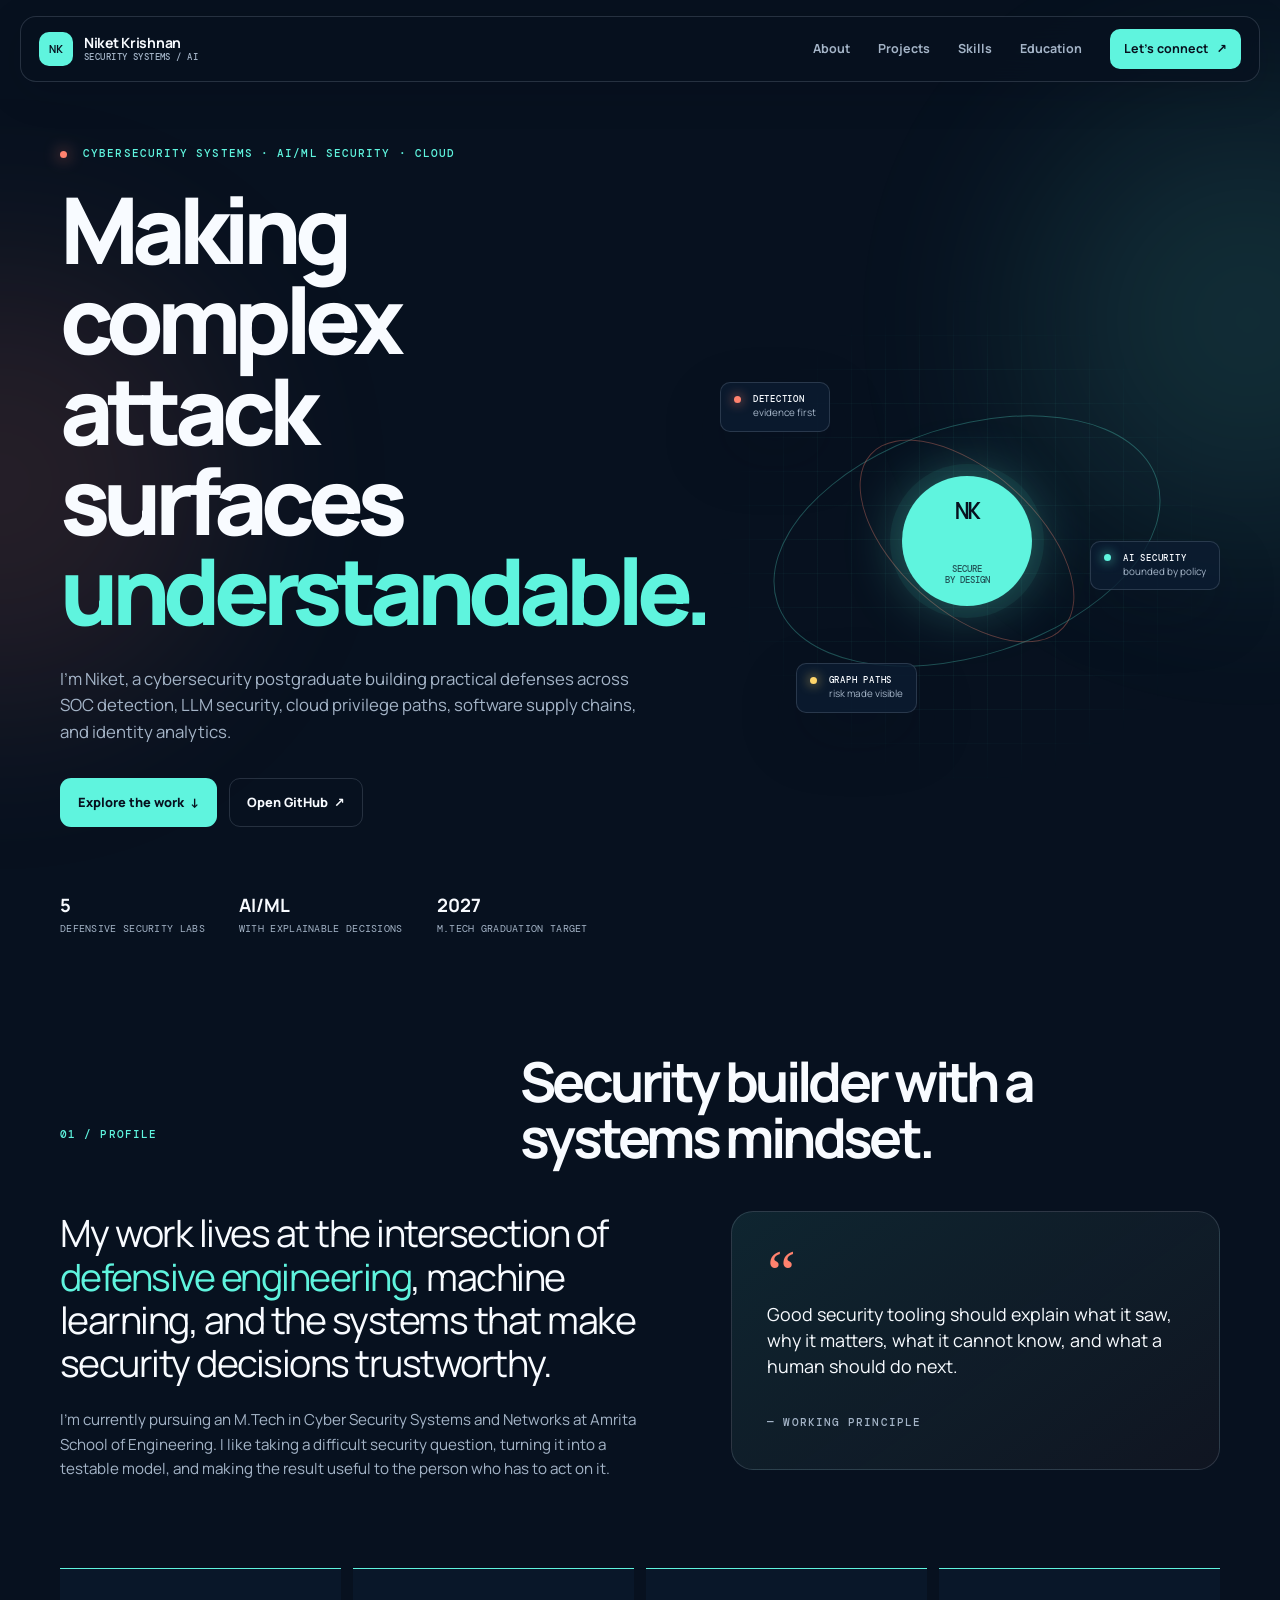
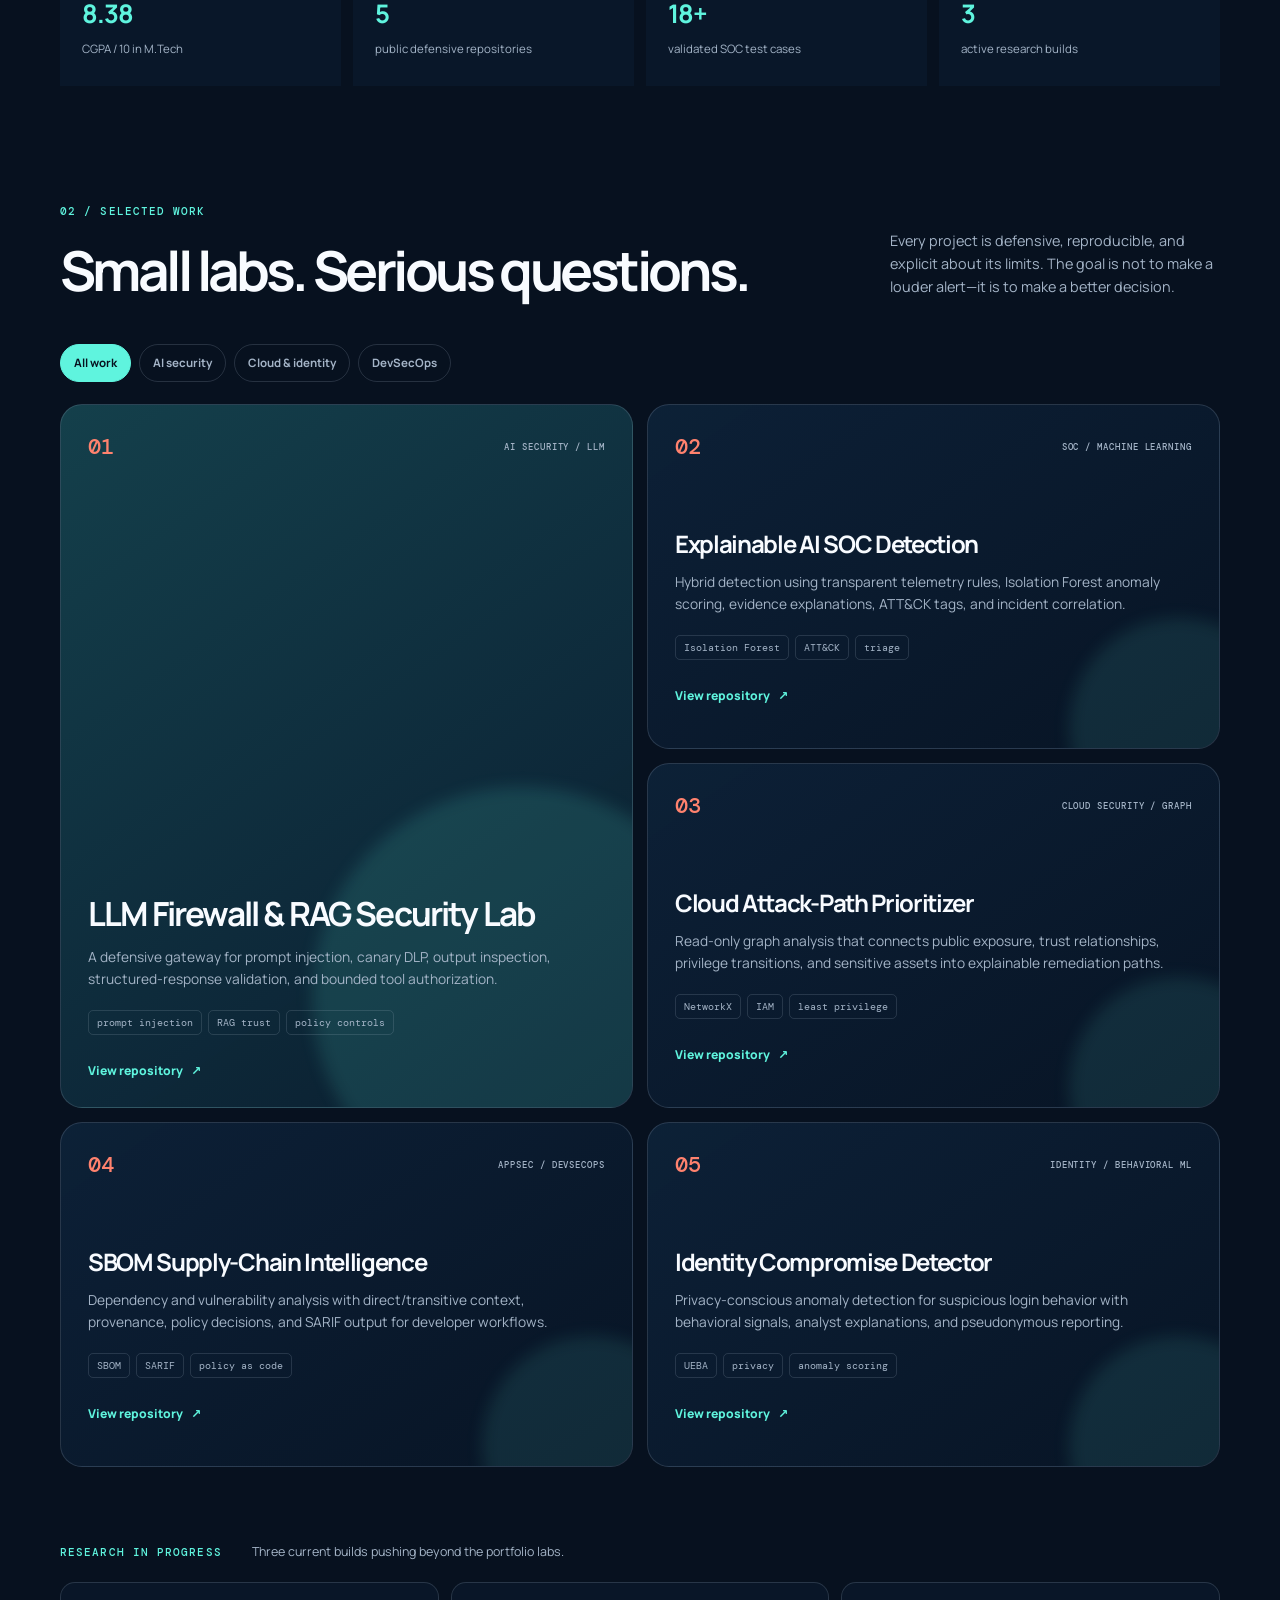
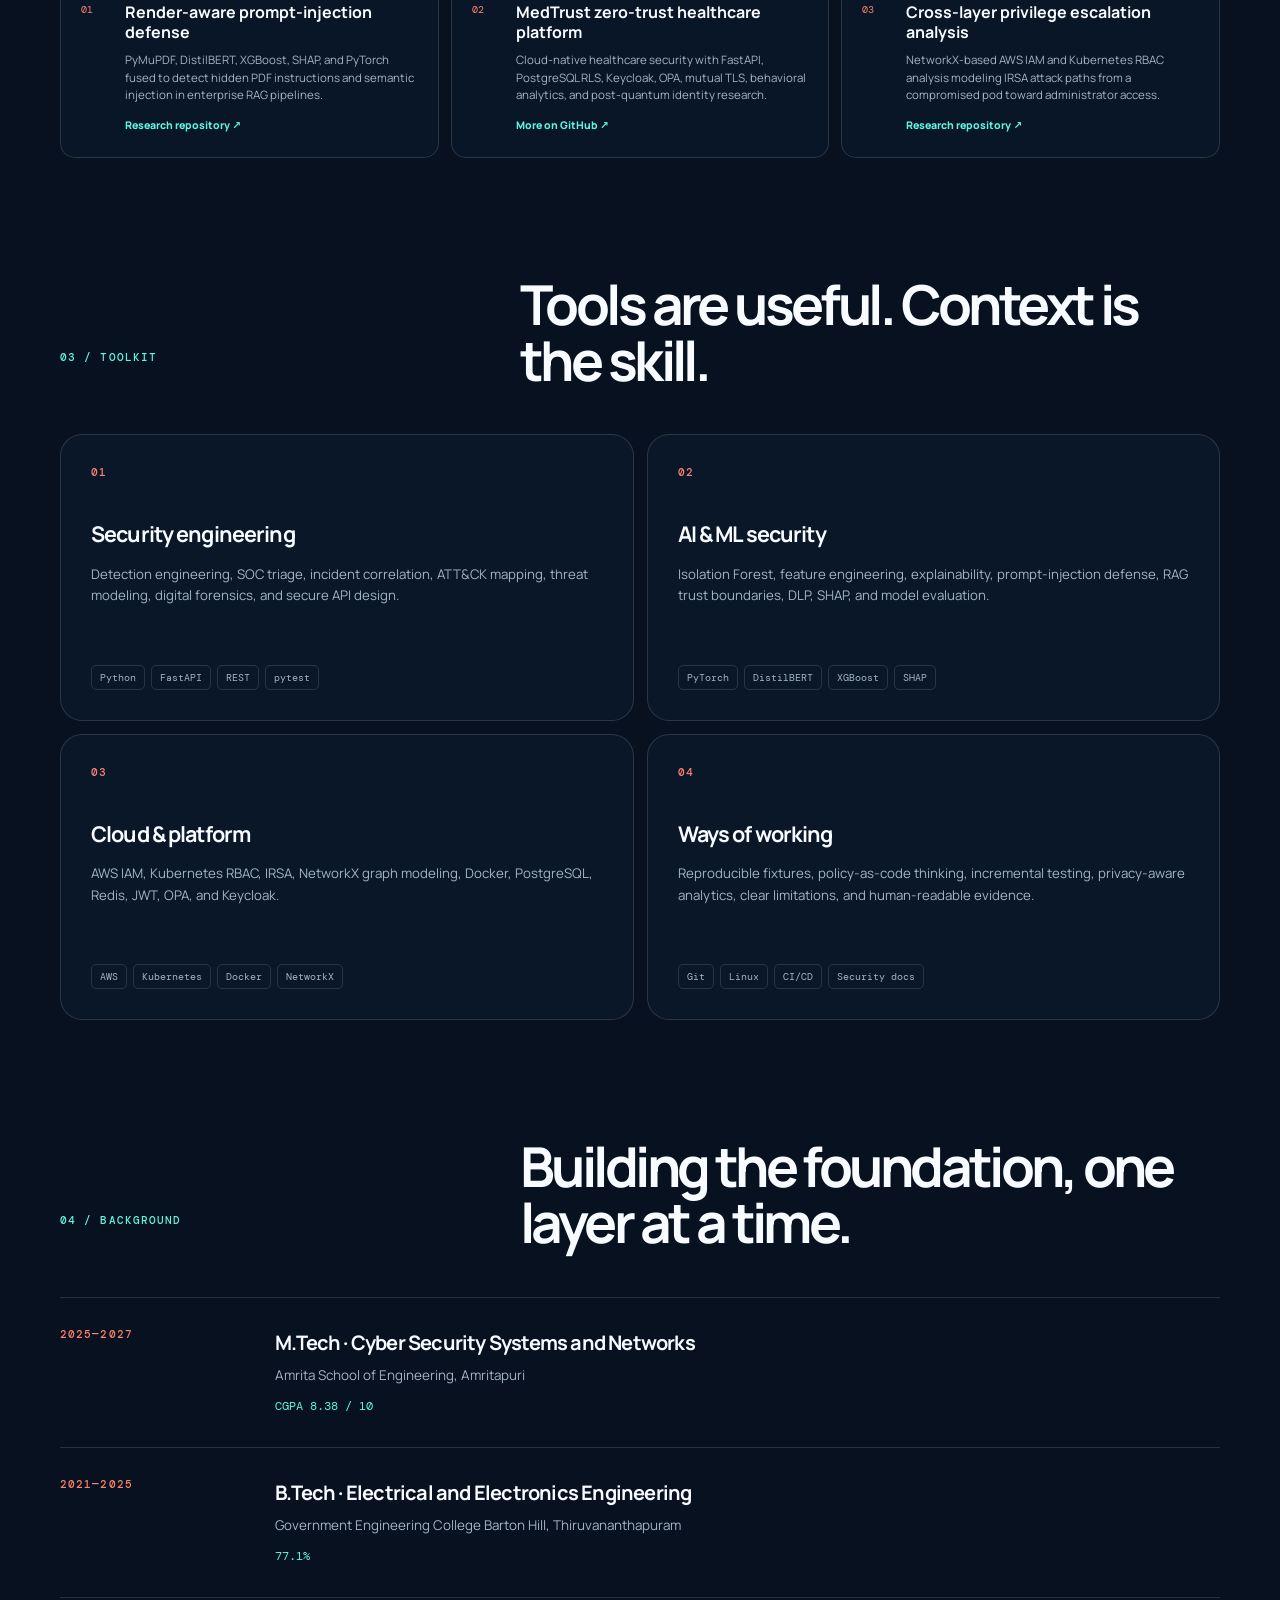
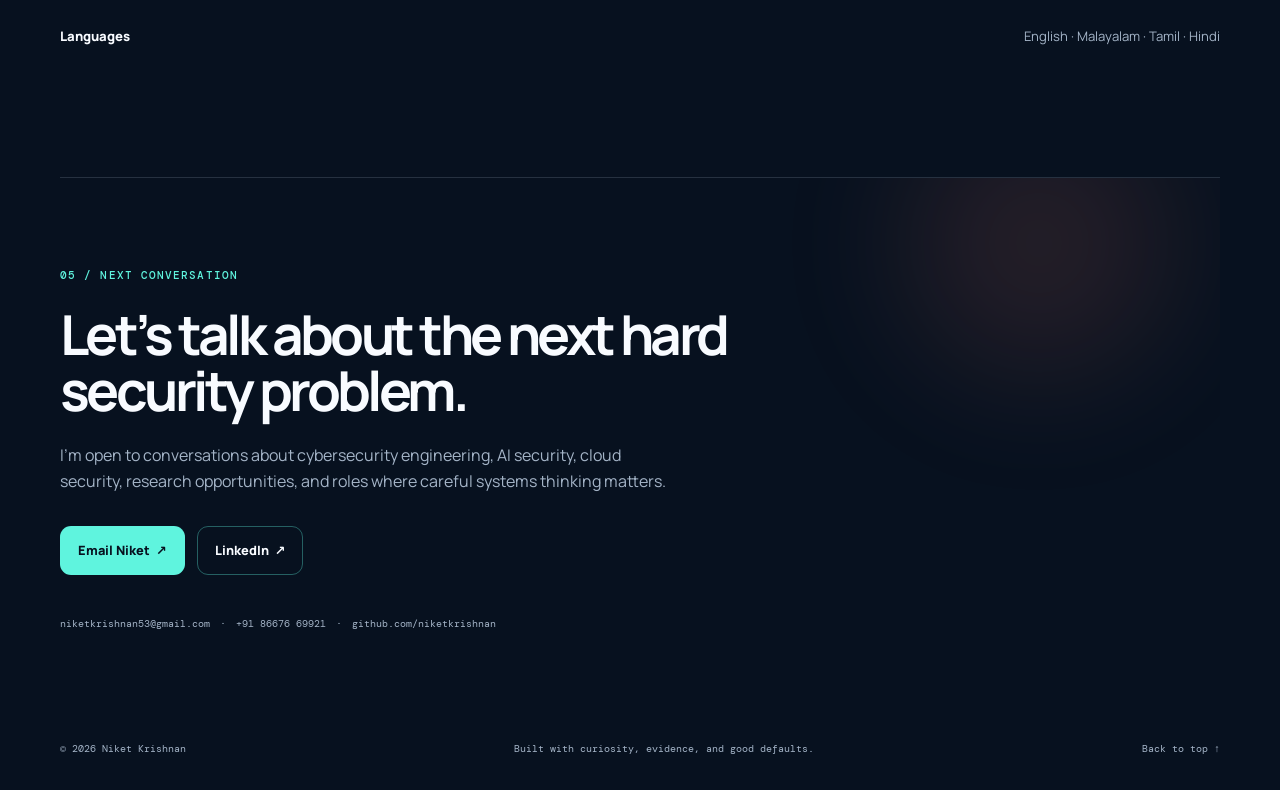
==== index.html @ cc3a3ec5 "Move site files to repo root for GitHub Pages" ====
<!doctype html>
<html lang="en">
<head>
    <meta charset="UTF-8">
    <meta name="viewport" content="width=device-width, initial-scale=1.0">
    <meta name="description" content="Niket Krishnan — cybersecurity systems, AI security, cloud attack-path analysis, and defensive engineering portfolio.">
    <meta name="theme-color" content="#07111f">
    <title>Niket Krishnan | Cybersecurity Systems & AI Security</title>
    <link rel="icon" href="favicon.svg" type="image/svg+xml">
    <link rel="stylesheet" href="style.css">
    <script defer src="script.js"></script>
</head>
<body>
    <div class="ambient ambient-one" aria-hidden="true"></div>
    <div class="ambient ambient-two" aria-hidden="true"></div>

    <header class="site-header">
        <a class="brand" href="#home" aria-label="Niket Krishnan home">
            <span class="brand-mark">NK</span>
            <span class="brand-copy"><strong>Niket Krishnan</strong><small>security systems / ai</small></span>
        </a>
        <button class="menu-toggle" type="button" aria-expanded="false" aria-controls="primary-nav" aria-label="Open navigation">
            <span></span><span></span>
        </button>
        <nav id="primary-nav" class="primary-nav" aria-label="Primary navigation">
            <a href="#about">About</a>
            <a href="#projects">Projects</a>
            <a href="#skills">Skills</a>
            <a href="#education">Education</a>
            <a href="#contact" class="nav-cta">Let’s connect <span>↗</span></a>
        </nav>
    </header>

    <main>
        <section id="home" class="hero section-wrap">
            <div class="hero-copy reveal">
                <p class="eyebrow"><span class="eyebrow-dot"></span> Cybersecurity systems · AI/ML security · cloud</p>
                <h1>Making complex attack surfaces <em>understandable.</em></h1>
                <p class="hero-lede">I’m Niket, a cybersecurity postgraduate building practical defenses across SOC detection, LLM security, cloud privilege paths, software supply chains, and identity analytics.</p>
                <div class="hero-actions">
                    <a class="button button-primary" href="#projects">Explore the work <span>↓</span></a>
                    <a class="button button-ghost" href="https://github.com/niketkrishnan" target="_blank" rel="noreferrer">Open GitHub <span>↗</span></a>
                </div>
                <div class="hero-proof" aria-label="Portfolio highlights">
                    <div><strong>5</strong><span>defensive security labs</span></div>
                    <div><strong>AI/ML</strong><span>with explainable decisions</span></div>
                    <div><strong>2027</strong><span>M.Tech graduation target</span></div>
                </div>
            </div>
            <div class="hero-visual reveal reveal-delay" aria-label="Security architecture visual">
                <div class="visual-grid"></div>
                <div class="orbit orbit-large"></div>
                <div class="orbit orbit-small"></div>
                <div class="signal signal-one"><span class="signal-pulse"></span><b>DETECTION</b><small>evidence first</small></div>
                <div class="signal signal-two"><span class="signal-pulse"></span><b>AI SECURITY</b><small>bounded by policy</small></div>
                <div class="signal signal-three"><span class="signal-pulse"></span><b>GRAPH PATHS</b><small>risk made visible</small></div>
                <div class="core-node"><span>NK</span><small>secure<br>by design</small></div>
            </div>
        </section>

        <section id="about" class="section-wrap section-block">
            <div class="section-heading reveal"><p class="section-index">01 / PROFILE</p><h2>Security builder with a systems mindset.</h2></div>
            <div class="about-grid">
                <div class="about-lede reveal"><p class="large-copy">My work lives at the intersection of <span>defensive engineering</span>, machine learning, and the systems that make security decisions trustworthy.</p><p>I’m currently pursuing an M.Tech in Cyber Security Systems and Networks at Amrita School of Engineering. I like taking a difficult security question, turning it into a testable model, and making the result useful to the person who has to act on it.</p></div>
                <div class="about-note reveal reveal-delay"><span class="quote-mark">“</span><p>Good security tooling should explain what it saw, why it matters, what it cannot know, and what a human should do next.</p><span class="note-signature">— working principle</span></div>
            </div>
            <div class="stat-row reveal">
                <div class="stat-card"><strong>8.38</strong><span>CGPA / 10 in M.Tech</span></div>
                <div class="stat-card"><strong>5</strong><span>public defensive repositories</span></div>
                <div class="stat-card"><strong>18+</strong><span>validated SOC test cases</span></div>
                <div class="stat-card"><strong>3</strong><span>active research builds</span></div>
            </div>
        </section>

        <section id="projects" class="section-wrap section-block">
            <div class="section-heading project-heading reveal"><div><p class="section-index">02 / SELECTED WORK</p><h2>Small labs. Serious questions.</h2></div><p class="section-intro">Every project is defensive, reproducible, and explicit about its limits. The goal is not to make a louder alert—it is to make a better decision.</p></div>
            <div class="filter-bar reveal" role="group" aria-label="Filter projects">
                <button class="filter-button is-active" data-filter="all">All work</button>
                <button class="filter-button" data-filter="ai">AI security</button>
                <button class="filter-button" data-filter="cloud">Cloud & identity</button>
                <button class="filter-button" data-filter="devsecops">DevSecOps</button>
            </div>
            <div class="project-grid">
                <article class="project-card project-featured reveal" data-domain="ai">
                    <div class="project-top"><span class="project-number">01</span><span class="project-type">AI security / LLM</span></div>
                    <h3>LLM Firewall & RAG Security Lab</h3>
                    <p>A defensive gateway for prompt injection, canary DLP, output inspection, structured-response validation, and bounded tool authorization.</p>
                    <div class="tag-list"><span>prompt injection</span><span>RAG trust</span><span>policy controls</span></div>
                    <a class="project-link" href="https://github.com/niketkrishnan/llm-firewall-rag-security-lab" target="_blank" rel="noreferrer">View repository <span>↗</span></a>
                </article>
                <article class="project-card reveal" data-domain="ai">
                    <div class="project-top"><span class="project-number">02</span><span class="project-type">SOC / machine learning</span></div>
                    <h3>Explainable AI SOC Detection</h3>
                    <p>Hybrid detection using transparent telemetry rules, Isolation Forest anomaly scoring, evidence explanations, ATT&CK tags, and incident correlation.</p>
                    <div class="tag-list"><span>Isolation Forest</span><span>ATT&CK</span><span>triage</span></div>
                    <a class="project-link" href="https://github.com/niketkrishnan/explainable-ai-soc" target="_blank" rel="noreferrer">View repository <span>↗</span></a>
                </article>
                <article class="project-card reveal" data-domain="cloud">
                    <div class="project-top"><span class="project-number">03</span><span class="project-type">Cloud security / graph</span></div>
                    <h3>Cloud Attack-Path Prioritizer</h3>
                    <p>Read-only graph analysis that connects public exposure, trust relationships, privilege transitions, and sensitive assets into explainable remediation paths.</p>
                    <div class="tag-list"><span>NetworkX</span><span>IAM</span><span>least privilege</span></div>
                    <a class="project-link" href="https://github.com/niketkrishnan/cloud-attack-path-prioritizer" target="_blank" rel="noreferrer">View repository <span>↗</span></a>
                </article>
                <article class="project-card reveal" data-domain="devsecops">
                    <div class="project-top"><span class="project-number">04</span><span class="project-type">AppSec / DevSecOps</span></div>
                    <h3>SBOM Supply-Chain Intelligence</h3>
                    <p>Dependency and vulnerability analysis with direct/transitive context, provenance, policy decisions, and SARIF output for developer workflows.</p>
                    <div class="tag-list"><span>SBOM</span><span>SARIF</span><span>policy as code</span></div>
                    <a class="project-link" href="https://github.com/niketkrishnan/sbom-supply-chain-intelligence" target="_blank" rel="noreferrer">View repository <span>↗</span></a>
                </article>
                <article class="project-card reveal" data-domain="cloud">
                    <div class="project-top"><span class="project-number">05</span><span class="project-type">Identity / behavioral ML</span></div>
                    <h3>Identity Compromise Detector</h3>
                    <p>Privacy-conscious anomaly detection for suspicious login behavior with behavioral signals, analyst explanations, and pseudonymous reporting.</p>
                    <div class="tag-list"><span>UEBA</span><span>privacy</span><span>anomaly scoring</span></div>
                    <a class="project-link" href="https://github.com/niketkrishnan/identity-compromise-detector" target="_blank" rel="noreferrer">View repository <span>↗</span></a>
                </article>
            </div>
            <div class="research-header reveal"><p class="section-index">RESEARCH IN PROGRESS</p><p>Three current builds pushing beyond the portfolio labs.</p></div>
            <div class="research-grid">
                <article class="research-card reveal"><span>01</span><div><h3>Render-aware prompt-injection defense</h3><p>PyMuPDF, DistilBERT, XGBoost, SHAP, and PyTorch fused to detect hidden PDF instructions and semantic injection in enterprise RAG pipelines.</p><a href="https://github.com/niketkrishnan/Render-Aware-Prompt-Injection-Defence" target="_blank" rel="noreferrer">Research repository ↗</a></div></article>
                <article class="research-card reveal"><span>02</span><div><h3>MedTrust zero-trust healthcare platform</h3><p>Cloud-native healthcare security with FastAPI, PostgreSQL RLS, Keycloak, OPA, mutual TLS, behavioral analytics, and post-quantum identity research.</p><a href="https://github.com/niketkrishnan" target="_blank" rel="noreferrer">More on GitHub ↗</a></div></article>
                <article class="research-card reveal"><span>03</span><div><h3>Cross-layer privilege escalation analysis</h3><p>NetworkX-based AWS IAM and Kubernetes RBAC analysis modeling IRSA attack paths from a compromised pod toward administrator access.</p><a href="https://github.com/niketkrishnan/CROSSGAURD" target="_blank" rel="noreferrer">Research repository ↗</a></div></article>
            </div>
        </section>

        <section id="skills" class="section-wrap section-block">
            <div class="section-heading reveal"><p class="section-index">03 / TOOLKIT</p><h2>Tools are useful. Context is the skill.</h2></div>
            <div class="skills-grid">
                <div class="skill-group reveal"><span class="skill-icon">01</span><h3>Security engineering</h3><p>Detection engineering, SOC triage, incident correlation, ATT&CK mapping, threat modeling, digital forensics, and secure API design.</p><div class="skill-chips"><span>Python</span><span>FastAPI</span><span>REST</span><span>pytest</span></div></div>
                <div class="skill-group reveal reveal-delay"><span class="skill-icon">02</span><h3>AI & ML security</h3><p>Isolation Forest, feature engineering, explainability, prompt-injection defense, RAG trust boundaries, DLP, SHAP, and model evaluation.</p><div class="skill-chips"><span>PyTorch</span><span>DistilBERT</span><span>XGBoost</span><span>SHAP</span></div></div>
                <div class="skill-group reveal"><span class="skill-icon">03</span><h3>Cloud & platform</h3><p>AWS IAM, Kubernetes RBAC, IRSA, NetworkX graph modeling, Docker, PostgreSQL, Redis, JWT, OPA, and Keycloak.</p><div class="skill-chips"><span>AWS</span><span>Kubernetes</span><span>Docker</span><span>NetworkX</span></div></div>
                <div class="skill-group reveal reveal-delay"><span class="skill-icon">04</span><h3>Ways of working</h3><p>Reproducible fixtures, policy-as-code thinking, incremental testing, privacy-aware analytics, clear limitations, and human-readable evidence.</p><div class="skill-chips"><span>Git</span><span>Linux</span><span>CI/CD</span><span>Security docs</span></div></div>
            </div>
        </section>

        <section id="education" class="section-wrap section-block">
            <div class="section-heading reveal"><p class="section-index">04 / BACKGROUND</p><h2>Building the foundation, one layer at a time.</h2></div>
            <div class="timeline">
                <div class="timeline-item reveal"><span class="timeline-year">2025—2027</span><div><h3>M.Tech · Cyber Security Systems and Networks</h3><p>Amrita School of Engineering, Amritapuri</p><strong>CGPA 8.38 / 10</strong></div></div>
                <div class="timeline-item reveal"><span class="timeline-year">2021—2025</span><div><h3>B.Tech · Electrical and Electronics Engineering</h3><p>Government Engineering College Barton Hill, Thiruvananthapuram</p><strong>77.1%</strong></div></div>
            </div>
            <div class="language-line reveal"><span>Languages</span><p>English · Malayalam · Tamil · Hindi</p></div>
        </section>

        <section id="contact" class="contact-section section-wrap reveal">
            <div class="contact-glow"></div>
            <p class="section-index">05 / NEXT CONVERSATION</p>
            <h2>Let’s talk about the next hard security problem.</h2>
            <p>I’m open to conversations about cybersecurity engineering, AI security, cloud security, research opportunities, and roles where careful systems thinking matters.</p>
            <div class="contact-actions"><a class="button button-primary" href="mailto:niketkrishnan53@gmail.com">Email Niket <span>↗</span></a><a class="button button-ghost light-ghost" href="https://www.linkedin.com/in/niketkrishnan" target="_blank" rel="noreferrer">LinkedIn <span>↗</span></a></div>
            <div class="contact-details"><a href="mailto:niketkrishnan53@gmail.com">niketkrishnan53@gmail.com</a><span>·</span><a href="tel:+918667669921">+91 86676 69921</a><span>·</span><a href="https://github.com/niketkrishnan" target="_blank" rel="noreferrer">github.com/niketkrishnan</a></div>
        </section>
    </main>

    <footer class="site-footer section-wrap"><span>© <span id="year"></span> Niket Krishnan</span><span>Built with curiosity, evidence, and good defaults.</span><a href="#home">Back to top ↑</a></footer>
</body>
</html>
---- style.css ----
@import url('https://fonts.googleapis.com/css2?family=DM+Mono:wght@400;500&family=Manrope:wght@400;500;600;700;800&display=swap');

:root {
    --ink: #07111f;
    --ink-soft: #0c1c31;
    --paper: #f4f8f8;
    --muted: #a4b4c7;
    --muted-dark: #506176;
    --line: rgba(164, 180, 199, .2);
    --cyan: #5ff4de;
    --cyan-soft: #b8fff2;
    --coral: #ff826e;
    --yellow: #ffd56a;
    --white: #f8fbff;
    --shadow: 0 24px 60px rgba(2, 12, 26, .22);
    --radius: 22px;
}

* { box-sizing: border-box; }
html { scroll-behavior: smooth; }
body {
    margin: 0;
    background: var(--ink);
    color: var(--white);
    font-family: 'Manrope', ui-sans-serif, system-ui, -apple-system, BlinkMacSystemFont, 'Segoe UI', sans-serif;
    line-height: 1.6;
    overflow-x: hidden;
}
a { color: inherit; text-decoration: none; }
button { font: inherit; }
::selection { background: var(--cyan); color: var(--ink); }

.ambient { position: fixed; z-index: -2; width: 28rem; height: 28rem; border-radius: 50%; filter: blur(100px); opacity: .12; pointer-events: none; }
.ambient-one { top: 6rem; right: -12rem; background: var(--cyan); }
.ambient-two { bottom: 12rem; left: -14rem; background: var(--coral); }
.section-wrap { width: min(1160px, calc(100% - 48px)); margin-inline: auto; }
.section-block { padding: 118px 0 0; }

.site-header { position: sticky; top: 0; z-index: 10; width: min(1240px, calc(100% - 32px)); margin: 16px auto 0; padding: 12px 18px; display: flex; align-items: center; justify-content: space-between; border: 1px solid var(--line); border-radius: 16px; background: rgba(7, 17, 31, .78); backdrop-filter: blur(18px); box-shadow: 0 10px 40px rgba(2, 10, 22, .14); }
.brand { display: inline-flex; align-items: center; gap: 11px; }
.brand-mark { display: grid; place-items: center; width: 34px; height: 34px; border-radius: 10px; color: var(--ink); background: var(--cyan); font: 500 .78rem 'DM Mono', monospace; }
.brand-copy { display: grid; gap: 0; line-height: 1.1; }
.brand-copy strong { font-size: .88rem; letter-spacing: -.02em; }
.brand-copy small, .eyebrow, .section-index, .project-type, .timeline-year, .note-signature, .skill-icon { font: 500 .68rem 'DM Mono', monospace; letter-spacing: .1em; text-transform: uppercase; }
.brand-copy small { color: var(--muted); font-size: .54rem; letter-spacing: .05em; }
.primary-nav { display: flex; align-items: center; gap: 28px; }
.primary-nav a { color: var(--muted); font-size: .78rem; font-weight: 700; transition: color .2s ease; }
.primary-nav a:hover, .primary-nav a:focus-visible { color: var(--white); }
.primary-nav .nav-cta { padding: 10px 14px; color: var(--ink); background: var(--cyan); border-radius: 10px; }
.primary-nav .nav-cta:hover { color: var(--ink); background: var(--cyan-soft); }
.nav-cta span, .button span, .project-link span { margin-left: 6px; }
.menu-toggle { display: none; border: 0; padding: 6px; color: var(--white); background: transparent; cursor: pointer; }
.menu-toggle span { display: block; width: 24px; height: 2px; margin: 5px 0; background: var(--cyan); }

.hero { min-height: 720px; display: grid; grid-template-columns: minmax(0, 1.08fr) minmax(360px, .92fr); gap: 62px; align-items: center; padding-top: 64px; }
.eyebrow, .section-index { margin: 0 0 24px; color: var(--cyan); }
.eyebrow-dot { display: inline-block; width: 7px; height: 7px; margin-right: 8px; border-radius: 50%; background: var(--coral); box-shadow: 0 0 16px var(--coral); vertical-align: middle; }
.hero h1 { max-width: 780px; margin: 0; color: var(--white); font-size: clamp(3.5rem, 7.2vw, 6.8rem); font-weight: 800; line-height: .98; letter-spacing: -.075em; }
.hero h1 em { color: var(--cyan); font-style: normal; }
.hero-lede { max-width: 610px; margin: 30px 0 0; color: var(--muted); font-size: 1.05rem; }
.hero-actions, .contact-actions { display: flex; flex-wrap: wrap; gap: 12px; margin-top: 32px; }
.button { display: inline-flex; align-items: center; justify-content: center; padding: 13px 17px; border: 1px solid transparent; border-radius: 11px; font-size: .8rem; font-weight: 800; transition: transform .2s ease, background .2s ease, border-color .2s ease; }
.button:hover, .button:focus-visible { transform: translateY(-2px); }
.button-primary { color: var(--ink); background: var(--cyan); }
.button-primary:hover { background: var(--cyan-soft); }
.button-ghost { color: var(--white); border-color: var(--line); }
.button-ghost:hover { border-color: var(--cyan); color: var(--cyan); }
.hero-proof { display: flex; flex-wrap: wrap; gap: 34px; margin-top: 64px; }
.hero-proof div { display: grid; gap: 2px; }
.hero-proof strong { color: var(--white); font-size: 1.15rem; }
.hero-proof span { color: var(--muted); font: .62rem 'DM Mono', monospace; letter-spacing: .03em; text-transform: uppercase; }

.hero-visual { position: relative; min-height: 480px; isolation: isolate; }
.visual-grid { position: absolute; inset: 0; border-radius: 50%; opacity: .4; background-image: linear-gradient(rgba(95, 244, 222, .1) 1px, transparent 1px), linear-gradient(90deg, rgba(95, 244, 222, .1) 1px, transparent 1px); background-size: 34px 34px; mask-image: radial-gradient(circle, black 0 48%, transparent 73%); }
.orbit { position: absolute; inset: 50% auto auto 50%; border: 1px solid rgba(95, 244, 222, .28); border-radius: 50%; transform: translate(-50%, -50%) rotate(-18deg); }
.orbit-large { width: 400px; height: 230px; }
.orbit-small { width: 260px; height: 140px; transform: translate(-50%, -50%) rotate(42deg); border-color: rgba(255, 130, 110, .34); }
.core-node { position: absolute; top: 50%; left: 50%; display: grid; place-items: center; width: 130px; height: 130px; border: 1px solid rgba(95, 244, 222, .6); border-radius: 50%; color: var(--ink); background: var(--cyan); box-shadow: 0 0 0 12px rgba(95, 244, 222, .06), 0 0 55px rgba(95, 244, 222, .36); transform: translate(-50%, -50%); }
.core-node span { font: 500 1.5rem 'DM Mono', monospace; letter-spacing: -.08em; }
.core-node small { color: rgba(7, 17, 31, .7); font: 500 .54rem 'DM Mono', monospace; line-height: 1.25; text-align: center; text-transform: uppercase; }
.signal { position: absolute; display: grid; grid-template-columns: 10px auto; column-gap: 9px; align-items: center; padding: 10px 13px; border: 1px solid var(--line); border-radius: 10px; background: rgba(12, 28, 49, .8); box-shadow: var(--shadow); }
.signal b { color: var(--white); font: 500 .59rem 'DM Mono', monospace; letter-spacing: .08em; }
.signal small { grid-column: 2; color: var(--muted); font-size: .62rem; }
.signal-pulse { width: 7px; height: 7px; border-radius: 50%; background: var(--coral); box-shadow: 0 0 12px var(--coral); }
.signal-one { top: 17%; left: 1%; }
.signal-two { top: 50%; right: 0; }
.signal-two .signal-pulse { background: var(--cyan); box-shadow: 0 0 12px var(--cyan); }
.signal-three { bottom: 14%; left: 16%; }
.signal-three .signal-pulse { background: var(--yellow); box-shadow: 0 0 12px var(--yellow); }

.section-heading { display: flex; align-items: end; justify-content: space-between; gap: 30px; margin-bottom: 46px; }
.section-heading h2, .contact-section h2 { max-width: 700px; margin: 0; font-size: clamp(2.25rem, 4.3vw, 4.4rem); line-height: 1.02; letter-spacing: -.065em; }
.section-intro { max-width: 330px; margin: 0; color: var(--muted); font-size: .9rem; }
.about-grid { display: grid; grid-template-columns: 1.1fr .9fr; gap: 74px; align-items: start; }
.large-copy { margin: 0 0 24px; color: var(--white); font-size: clamp(1.5rem, 3vw, 2.35rem); line-height: 1.15; letter-spacing: -.04em; }
.large-copy span { color: var(--cyan); }
.about-lede > p:not(.large-copy) { max-width: 590px; color: var(--muted); font-size: .95rem; }
.about-note { position: relative; padding: 35px; border: 1px solid var(--line); border-radius: var(--radius); background: linear-gradient(145deg, rgba(95, 244, 222, .09), rgba(255, 130, 110, .04)); }
.quote-mark { display: block; height: 35px; color: var(--coral); font: 4rem Georgia, serif; line-height: .8; }
.about-note p { margin: 20px 0 28px; color: var(--white); font-size: 1.12rem; line-height: 1.45; }
.note-signature { color: var(--muted); }
.stat-row { display: grid; grid-template-columns: repeat(4, 1fr); gap: 12px; margin-top: 72px; }
.stat-card { padding: 25px 22px; border-top: 1px solid var(--cyan); background: rgba(12, 28, 49, .65); }
.stat-card strong { display: block; color: var(--cyan); font-size: 1.6rem; letter-spacing: -.04em; }
.stat-card span { color: var(--muted); font-size: .72rem; }

.project-heading { align-items: end; }
.filter-bar { display: flex; flex-wrap: wrap; gap: 8px; margin-bottom: 22px; }
.filter-button { padding: 9px 13px; border: 1px solid var(--line); border-radius: 99px; color: var(--muted); background: transparent; cursor: pointer; font-size: .72rem; font-weight: 700; }
.filter-button:hover, .filter-button.is-active { color: var(--ink); border-color: var(--cyan); background: var(--cyan); }
.project-grid { display: grid; grid-template-columns: repeat(2, 1fr); gap: 14px; }
.project-card { position: relative; min-height: 345px; display: flex; flex-direction: column; padding: 27px; overflow: hidden; border: 1px solid var(--line); border-radius: var(--radius); background: linear-gradient(145deg, rgba(13, 34, 57, .94), rgba(8, 21, 37, .96)); transition: transform .25s ease, border-color .25s ease; }
.project-card::after { position: absolute; right: -70px; bottom: -90px; width: 220px; height: 220px; border-radius: 50%; background: rgba(95, 244, 222, .1); content: ''; filter: blur(8px); }
.project-card:hover { border-color: rgba(95, 244, 222, .65); transform: translateY(-5px); }
.project-card.is-hidden { display: none; }
.project-featured { grid-row: span 2; min-height: 704px; background: linear-gradient(145deg, rgba(21, 67, 78, .95), rgba(10, 29, 48, .98)); }
.project-featured::after { right: -100px; bottom: -100px; width: 420px; height: 420px; background: rgba(95, 244, 222, .13); }
.project-top { position: relative; z-index: 1; display: flex; justify-content: space-between; align-items: center; }
.project-number { color: var(--coral); font: 500 1.4rem 'DM Mono', monospace; }
.project-type { color: var(--muted); font-size: .58rem; }
.project-card h3 { position: relative; z-index: 1; max-width: 530px; margin: auto 0 14px; color: var(--white); font-size: clamp(1.5rem, 2.6vw, 2.35rem); line-height: 1.05; letter-spacing: -.055em; }
.project-card:not(.project-featured) h3 { margin-top: 70px; font-size: 1.5rem; }
.project-card p { position: relative; z-index: 1; max-width: 540px; margin: 0 0 20px; color: var(--muted); font-size: .86rem; }
.tag-list, .skill-chips { position: relative; z-index: 1; display: flex; flex-wrap: wrap; gap: 6px; }
.tag-list span, .skill-chips span { padding: 5px 8px; border: 1px solid rgba(164, 180, 199, .18); border-radius: 5px; color: var(--muted); font: .61rem 'DM Mono', monospace; }
.project-link, .research-card a { position: relative; z-index: 1; width: fit-content; margin-top: 26px; color: var(--cyan); font-size: .76rem; font-weight: 800; }
.research-header { display: flex; align-items: center; gap: 30px; margin: 75px 0 20px; }
.research-header .section-index { margin: 0; white-space: nowrap; }
.research-header p:last-child { margin: 0; color: var(--muted); font-size: .78rem; }
.research-grid { display: grid; grid-template-columns: repeat(3, 1fr); gap: 12px; }
.research-card { display: grid; grid-template-columns: 34px 1fr; gap: 10px; padding: 20px; border: 1px solid var(--line); border-radius: 15px; background: rgba(12, 28, 49, .55); }
.research-card > span { color: var(--coral); font: .65rem 'DM Mono', monospace; }
.research-card h3 { margin: 0 0 9px; font-size: 1rem; line-height: 1.2; }
.research-card p { margin: 0; color: var(--muted); font-size: .72rem; line-height: 1.55; }
.research-card a { display: inline-block; margin-top: 13px; font-size: .66rem; }

.skills-grid { display: grid; grid-template-columns: repeat(2, 1fr); gap: 13px; }
.skill-group { padding: 30px; border: 1px solid var(--line); border-radius: var(--radius); background: rgba(12, 28, 49, .62); }
.skill-icon { display: block; margin-bottom: 38px; color: var(--coral); }
.skill-group h3 { margin: 0 0 12px; font-size: 1.35rem; letter-spacing: -.04em; }
.skill-group p { min-height: 76px; margin: 0 0 25px; color: var(--muted); font-size: .83rem; }

.timeline { border-top: 1px solid var(--line); }
.timeline-item { display: grid; grid-template-columns: 180px 1fr; gap: 35px; padding: 29px 0; border-bottom: 1px solid var(--line); }
.timeline-year { color: var(--coral); }
.timeline-item h3 { margin: 0; font-size: 1.25rem; letter-spacing: -.04em; }
.timeline-item p { margin: 6px 0; color: var(--muted); font-size: .84rem; }
.timeline-item strong { color: var(--cyan); font: .72rem 'DM Mono', monospace; }
.language-line { display: flex; justify-content: space-between; gap: 20px; padding-top: 28px; color: var(--muted); font-size: .82rem; }
.language-line span { color: var(--white); font-weight: 800; }
.language-line p { margin: 0; }

.contact-section { position: relative; margin-top: 130px; padding: 90px 0; border-top: 1px solid var(--line); overflow: hidden; }
.contact-glow { position: absolute; top: -70px; right: 4%; width: 270px; height: 270px; border-radius: 50%; background: var(--coral); opacity: .12; filter: blur(70px); pointer-events: none; }
.contact-section > *:not(.contact-glow) { position: relative; z-index: 1; }
.contact-section h2 { max-width: 820px; }
.contact-section > p:not(.section-index) { max-width: 610px; margin: 25px 0 0; color: var(--muted); }
.light-ghost { border-color: rgba(95, 244, 222, .35); }
.contact-details { display: flex; flex-wrap: wrap; gap: 10px; align-items: center; margin-top: 42px; color: var(--muted); font: .65rem 'DM Mono', monospace; }
.contact-details a:hover { color: var(--cyan); }
.site-footer { display: flex; justify-content: space-between; gap: 20px; padding: 22px 0 35px; color: var(--muted); font: .65rem 'DM Mono', monospace; }
.site-footer a:hover { color: var(--cyan); }

.reveal { opacity: 0; transform: translateY(18px); transition: opacity .7s ease, transform .7s ease; }
.reveal.is-visible { opacity: 1; transform: translateY(0); }
.reveal-delay { transition-delay: .12s; }

@media (max-width: 850px) {
    .section-wrap { width: min(100% - 36px, 680px); }
    .site-header { width: calc(100% - 24px); }
    .menu-toggle { display: block; }
    .primary-nav { position: absolute; top: calc(100% + 8px); left: 0; right: 0; display: none; flex-direction: column; align-items: stretch; gap: 0; padding: 9px; border: 1px solid var(--line); border-radius: 14px; background: rgba(7, 17, 31, .96); }
    .primary-nav.is-open { display: flex; }
    .primary-nav a { padding: 12px; }
    .primary-nav .nav-cta { text-align: center; }
    .hero { min-height: auto; grid-template-columns: 1fr; gap: 20px; padding-top: 90px; }
    .hero-visual { min-height: 400px; }
    .about-grid { grid-template-columns: 1fr; gap: 30px; }
    .section-heading { display: block; }
    .section-intro { margin-top: 20px; }
    .project-grid { grid-template-columns: 1fr; }
    .project-featured { grid-row: auto; min-height: 470px; }
    .research-grid, .skills-grid { grid-template-columns: 1fr; }
    .skill-group p { min-height: 0; }
}

@media (max-width: 560px) {
    .section-block { padding-top: 85px; }
    .hero h1 { font-size: clamp(3.2rem, 16vw, 5rem); }
    .hero-proof { gap: 20px; margin-top: 46px; }
    .hero-proof div:last-child { display: none; }
    .hero-visual { min-height: 315px; transform: scale(.85); transform-origin: top center; margin-bottom: -45px; }
    .orbit-large { width: 330px; height: 190px; }
    .signal { transform: scale(.9); }
    .signal-one { left: -4%; }
    .signal-two { right: -5%; }
    .stat-row { grid-template-columns: repeat(2, 1fr); margin-top: 45px; }
    .stat-card { padding: 18px 15px; }
    .project-card { min-height: 390px; padding: 22px; }
    .project-featured { min-height: 470px; }
    .project-card:not(.project-featured) h3 { margin-top: 55px; }
    .timeline-item { grid-template-columns: 1fr; gap: 7px; }
    .language-line { display: block; }
    .language-line p { margin-top: 8px; }
    .contact-details { align-items: flex-start; flex-direction: column; }
    .contact-details span { display: none; }
    .site-footer { flex-direction: column; }
}

@media (prefers-reduced-motion: reduce) {
    html { scroll-behavior: auto; }
    *, *::before, *::after { animation-duration: .01ms !important; animation-iteration-count: 1 !important; transition-duration: .01ms !important; }
}
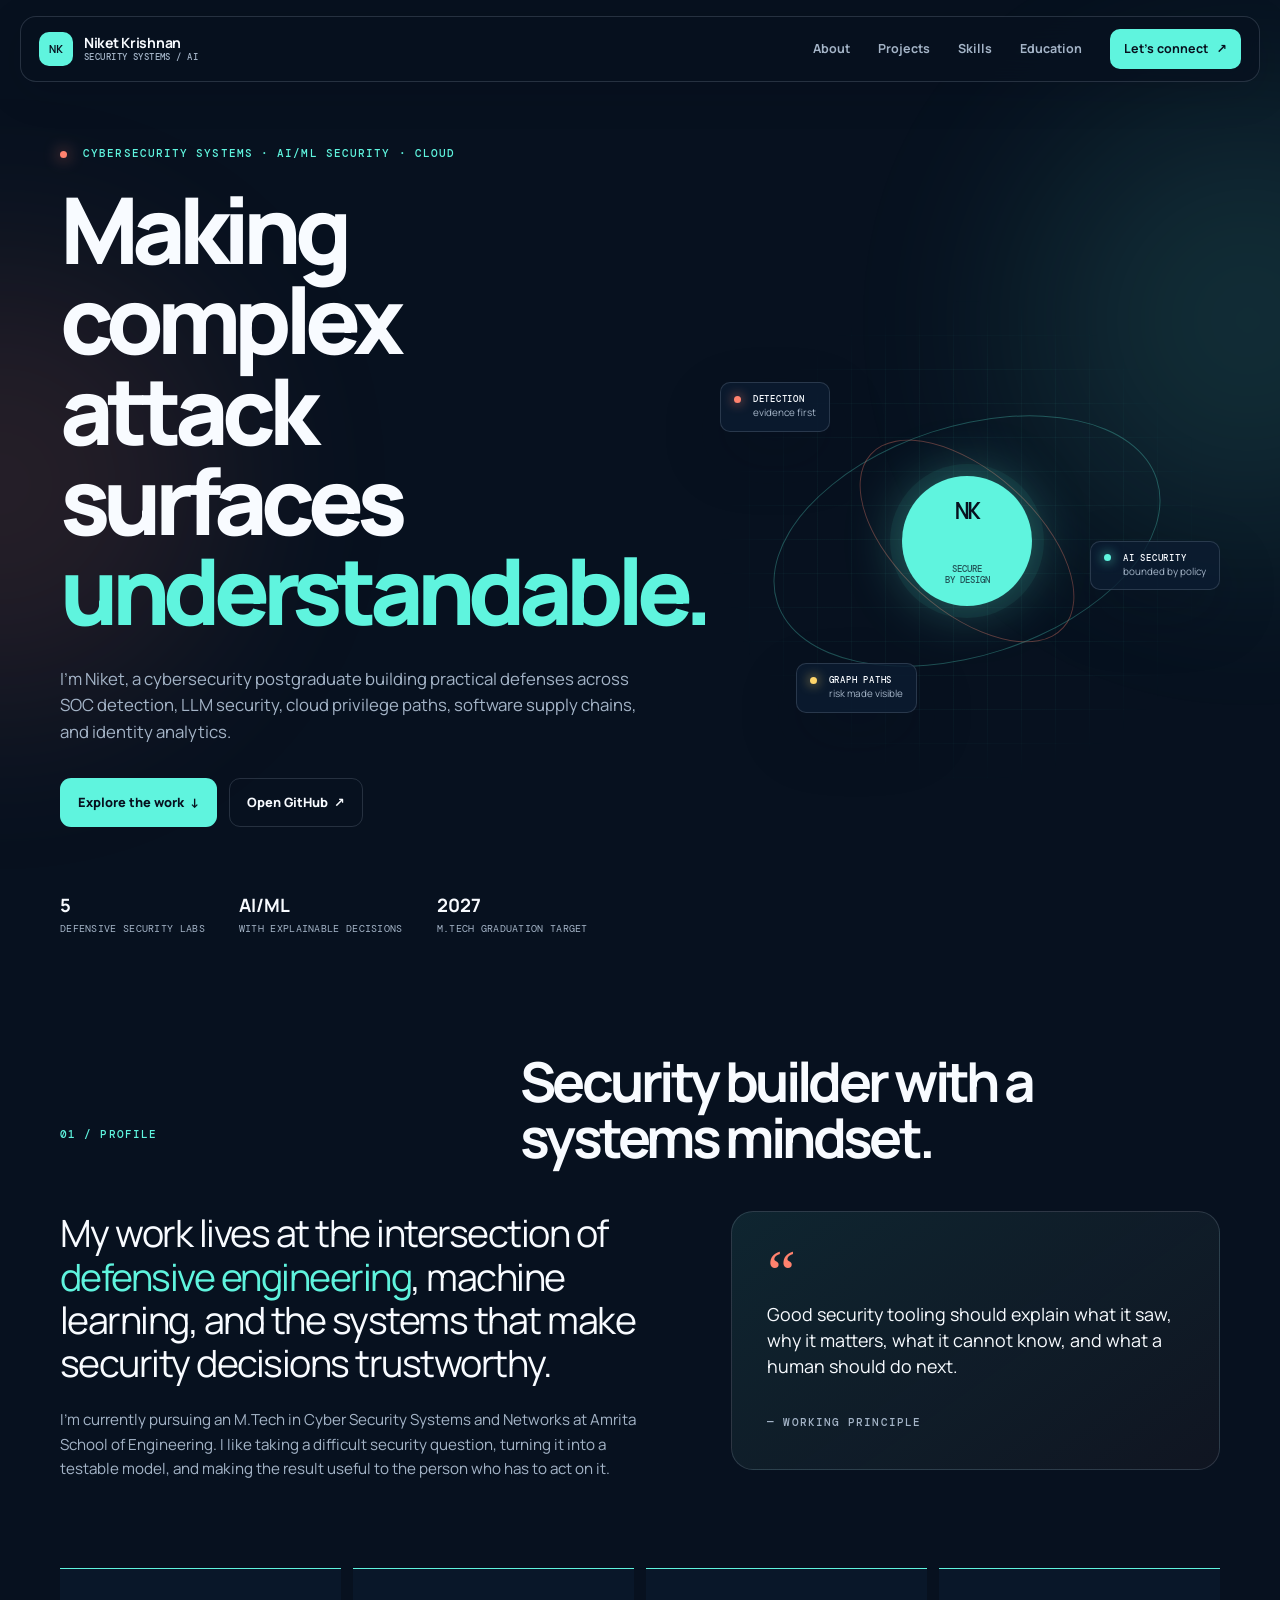
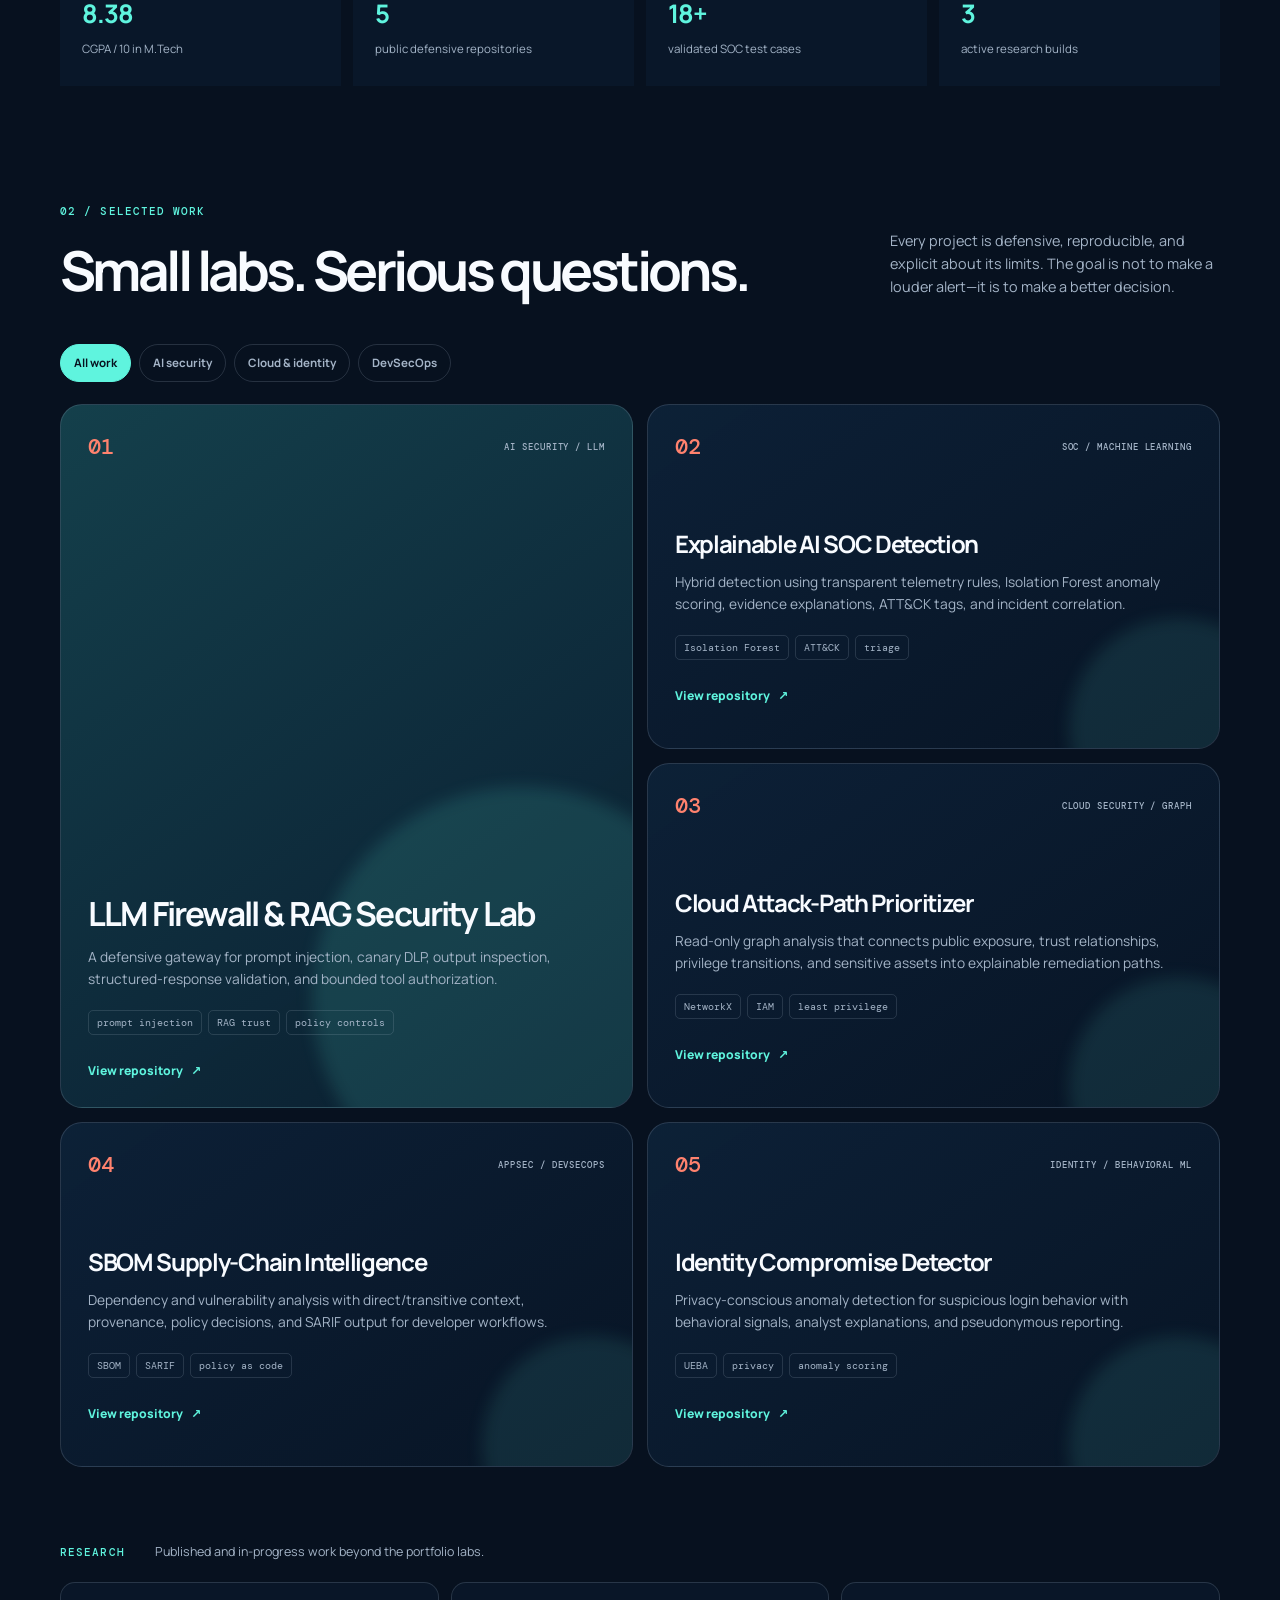
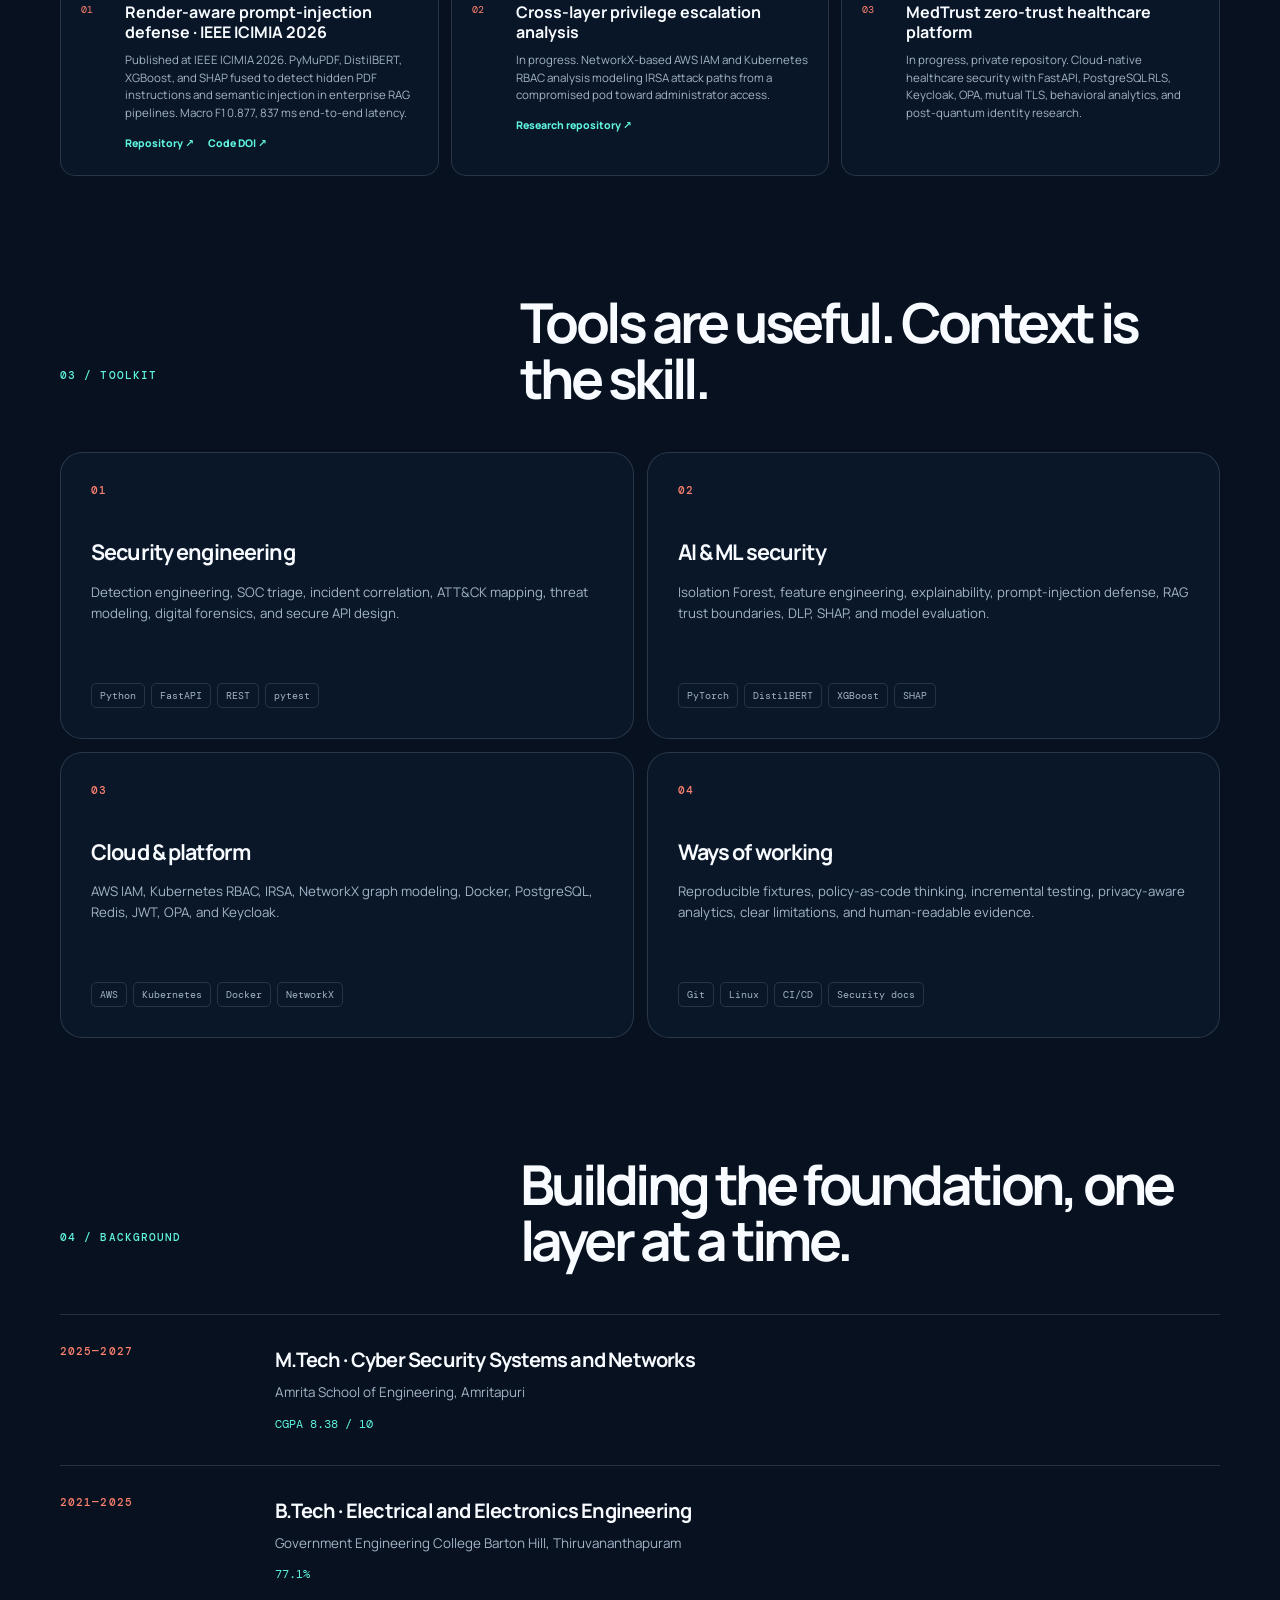
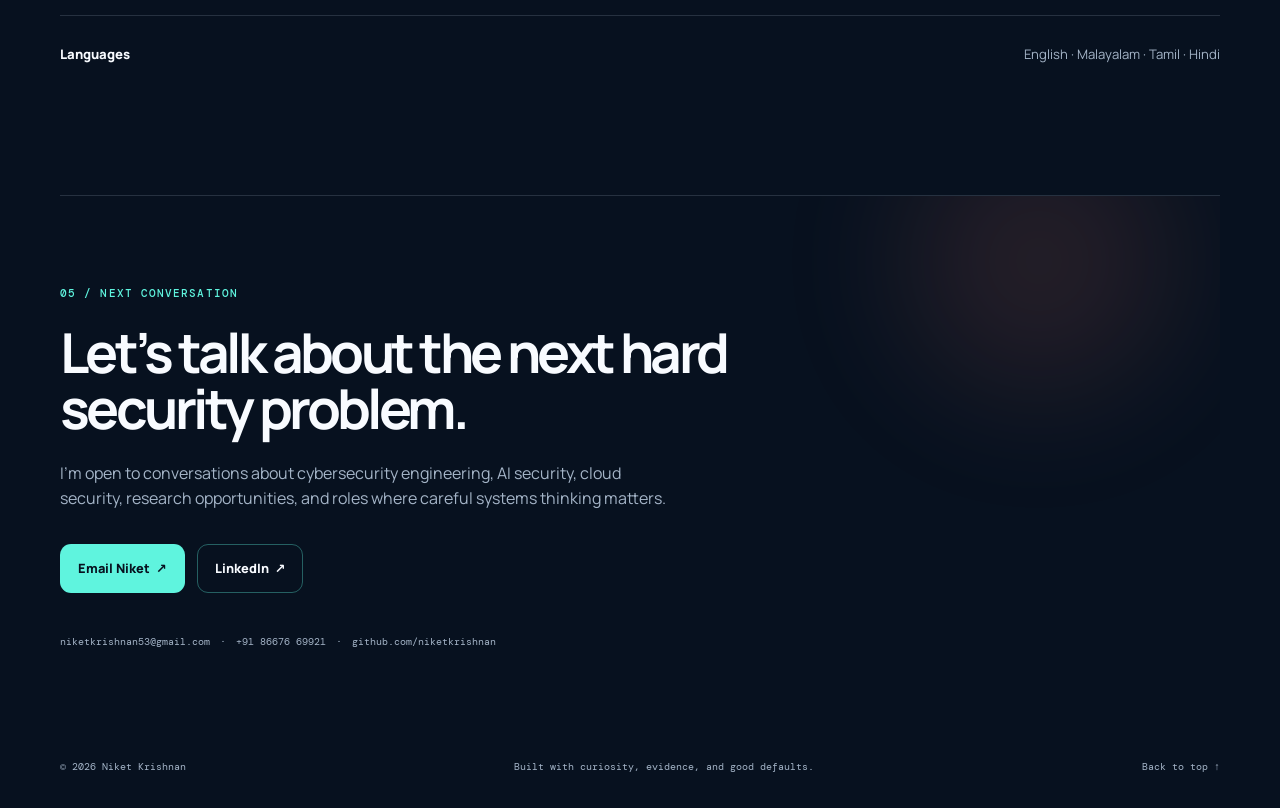
==== commit 5cc939ca: "Update research section content in index.html" ====
--- a/index.html
+++ b/index.html
@@ -117,11 +117,11 @@
                     <a class="project-link" href="https://github.com/niketkrishnan/identity-compromise-detector" target="_blank" rel="noreferrer">View repository <span>↗</span></a>
                 </article>
             </div>
-            <div class="research-header reveal"><p class="section-index">RESEARCH IN PROGRESS</p><p>Three current builds pushing beyond the portfolio labs.</p></div>
+            <div class="research-header reveal"><p class="section-index">RESEARCH</p><p>Published and in-progress work beyond the portfolio labs.</p></div>
             <div class="research-grid">
-                <article class="research-card reveal"><span>01</span><div><h3>Render-aware prompt-injection defense</h3><p>PyMuPDF, DistilBERT, XGBoost, SHAP, and PyTorch fused to detect hidden PDF instructions and semantic injection in enterprise RAG pipelines.</p><a href="https://github.com/niketkrishnan/Render-Aware-Prompt-Injection-Defence" target="_blank" rel="noreferrer">Research repository ↗</a></div></article>
-                <article class="research-card reveal"><span>02</span><div><h3>MedTrust zero-trust healthcare platform</h3><p>Cloud-native healthcare security with FastAPI, PostgreSQL RLS, Keycloak, OPA, mutual TLS, behavioral analytics, and post-quantum identity research.</p><a href="https://github.com/niketkrishnan" target="_blank" rel="noreferrer">More on GitHub ↗</a></div></article>
-                <article class="research-card reveal"><span>03</span><div><h3>Cross-layer privilege escalation analysis</h3><p>NetworkX-based AWS IAM and Kubernetes RBAC analysis modeling IRSA attack paths from a compromised pod toward administrator access.</p><a href="https://github.com/niketkrishnan/CROSSGAURD" target="_blank" rel="noreferrer">Research repository ↗</a></div></article>
+                <article class="research-card reveal"><span>01</span><div><h3>Render-aware prompt-injection defense · IEEE ICIMIA 2026</h3><p>Published at IEEE ICIMIA 2026. PyMuPDF, DistilBERT, XGBoost, and SHAP fused to detect hidden PDF instructions and semantic injection in enterprise RAG pipelines. Macro F1 0.877, 837 ms end-to-end latency.</p><a href="https://github.com/niketkrishnan/Render-Aware-Prompt-Injection-Defence" target="_blank" rel="noreferrer" style="margin-right:14px">Repository ↗</a><a href="https://doi.org/10.5281/zenodo.23755370" target="_blank" rel="noreferrer">Code DOI ↗</a></div></article>
+                <article class="research-card reveal"><span>02</span><div><h3>Cross-layer privilege escalation analysis</h3><p>In progress. NetworkX-based AWS IAM and Kubernetes RBAC analysis modeling IRSA attack paths from a compromised pod toward administrator access.</p><a href="https://github.com/niketkrishnan/CROSSGUARD" target="_blank" rel="noreferrer">Research repository ↗</a></div></article>
+                <article class="research-card reveal"><span>03</span><div><h3>MedTrust zero-trust healthcare platform</h3><p>In progress, private repository. Cloud-native healthcare security with FastAPI, PostgreSQL RLS, Keycloak, OPA, mutual TLS, behavioral analytics, and post-quantum identity research.</p></div></article>
             </div>
         </section>
 
@@ -149,7 +149,7 @@
             <p class="section-index">05 / NEXT CONVERSATION</p>
             <h2>Let’s talk about the next hard security problem.</h2>
             <p>I’m open to conversations about cybersecurity engineering, AI security, cloud security, research opportunities, and roles where careful systems thinking matters.</p>
-            <div class="contact-actions"><a class="button button-primary" href="mailto:niketkrishnan53@gmail.com">Email Niket <span>↗</span></a><a class="button button-ghost light-ghost" href="https://www.linkedin.com/in/niketkrishnan" target="_blank" rel="noreferrer">LinkedIn <span>↗</span></a></div>
+            <div class="contact-actions"><a class="button button-primary" href="mailto:niketkrishnan53@gmail.com">Email Niket <span>↗</span></a><a class="button button-ghost light-ghost" href="https://www.linkedin.com/in/niket-krishnan" target="_blank" rel="noreferrer">LinkedIn <span>↗</span></a></div>
             <div class="contact-details"><a href="mailto:niketkrishnan53@gmail.com">niketkrishnan53@gmail.com</a><span>·</span><a href="tel:+918667669921">+91 86676 69921</a><span>·</span><a href="https://github.com/niketkrishnan" target="_blank" rel="noreferrer">github.com/niketkrishnan</a></div>
         </section>
     </main>
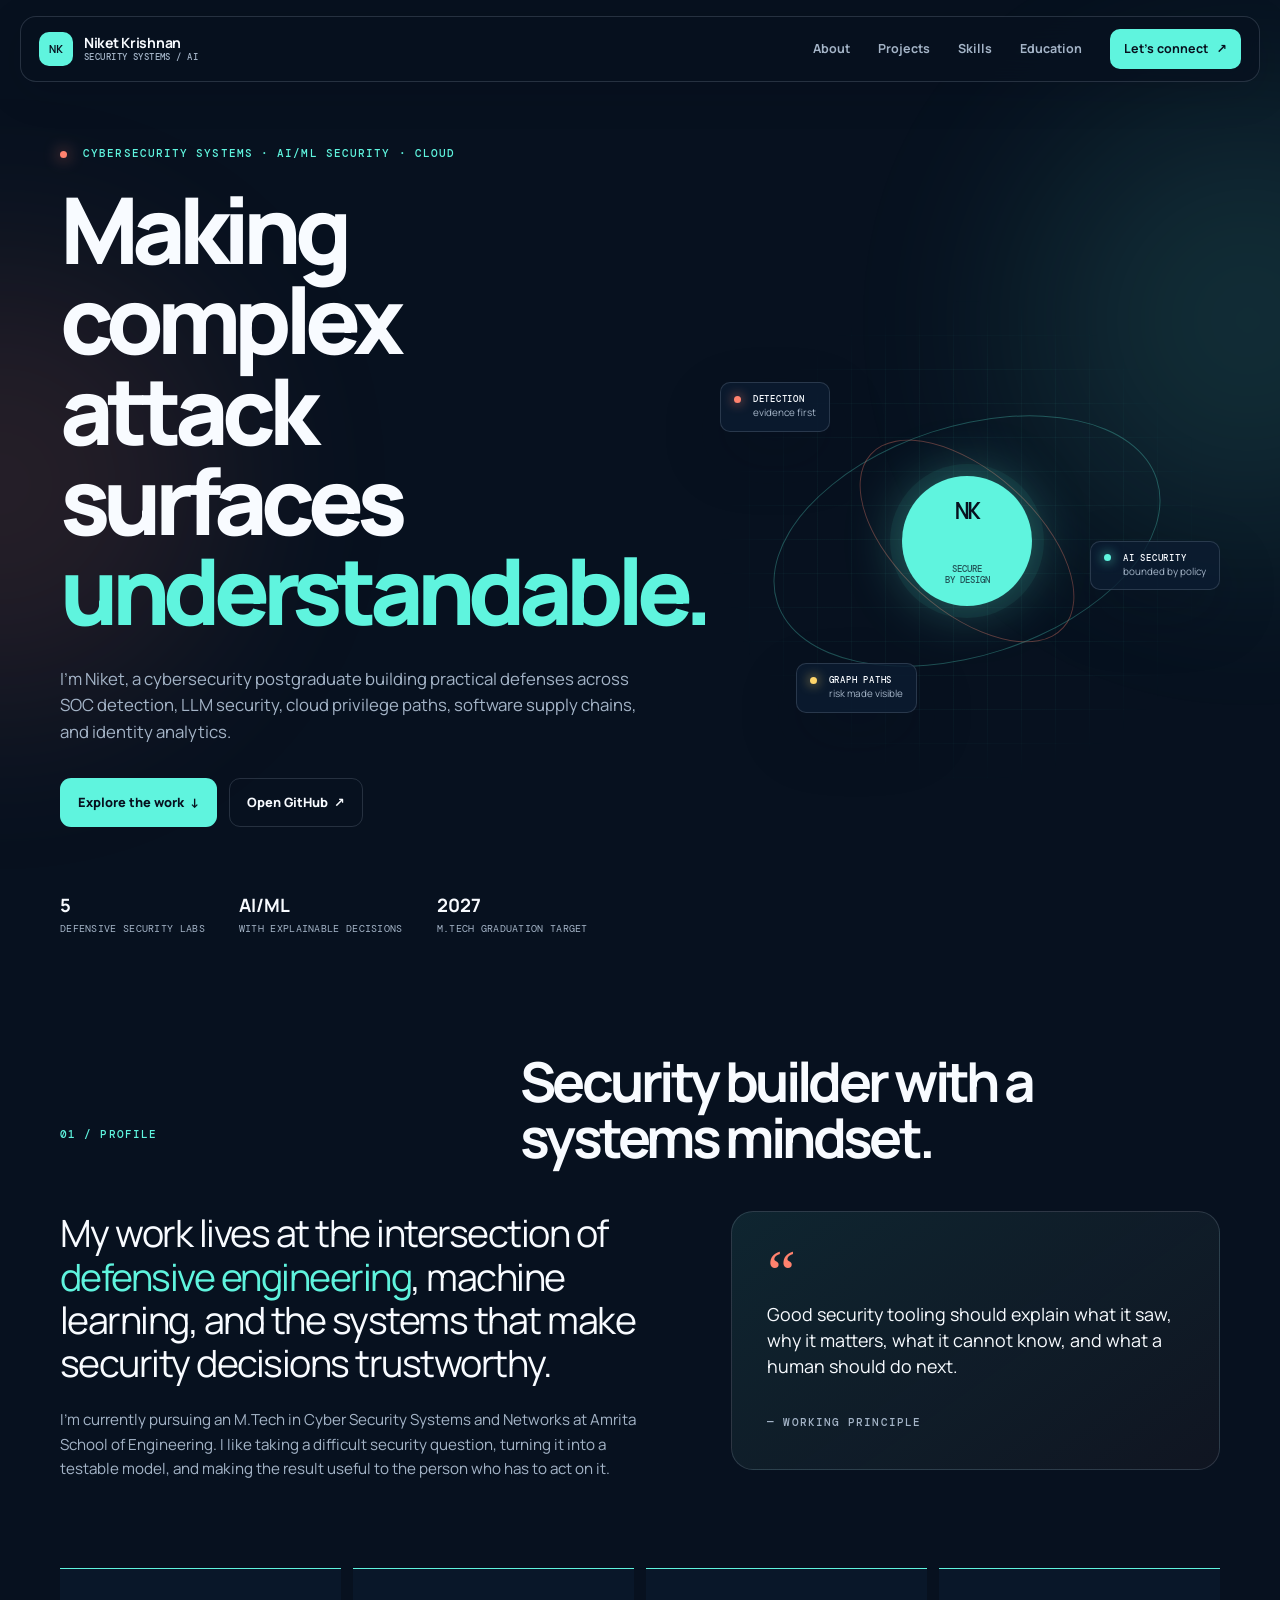
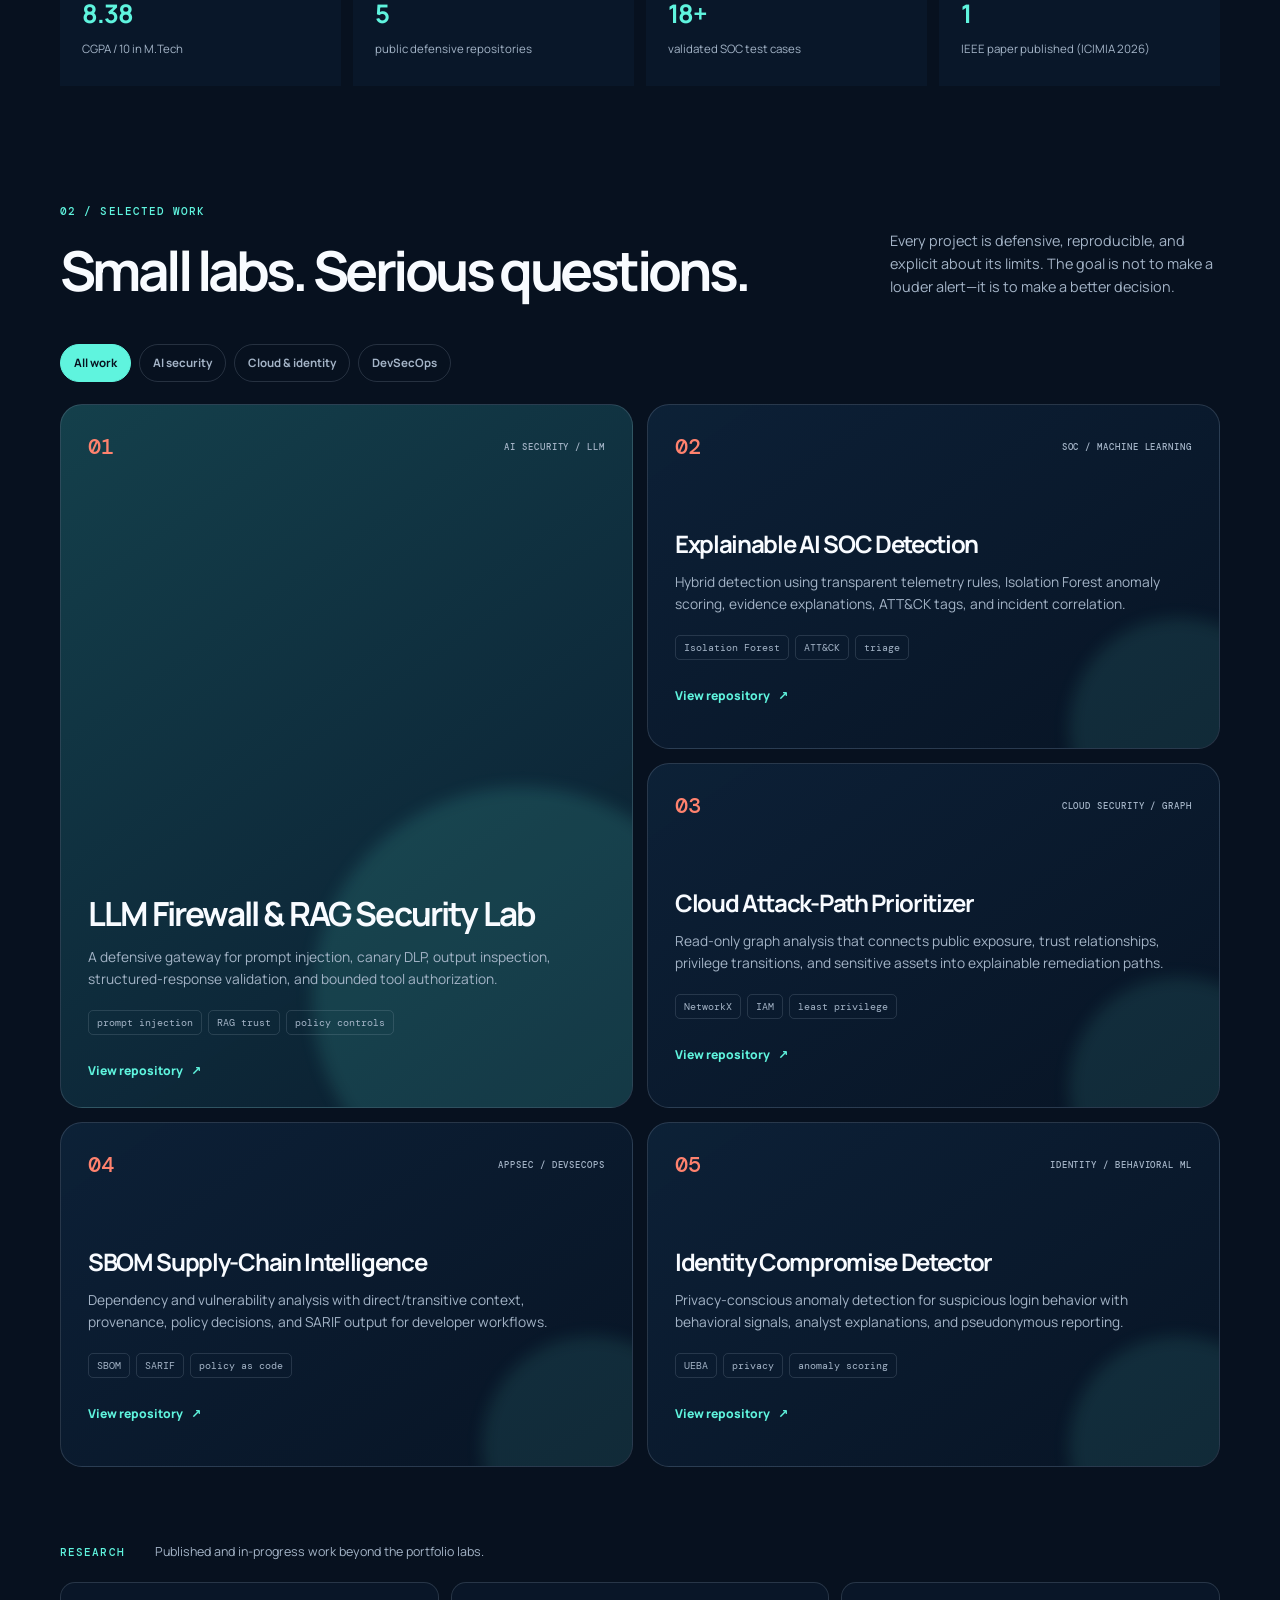
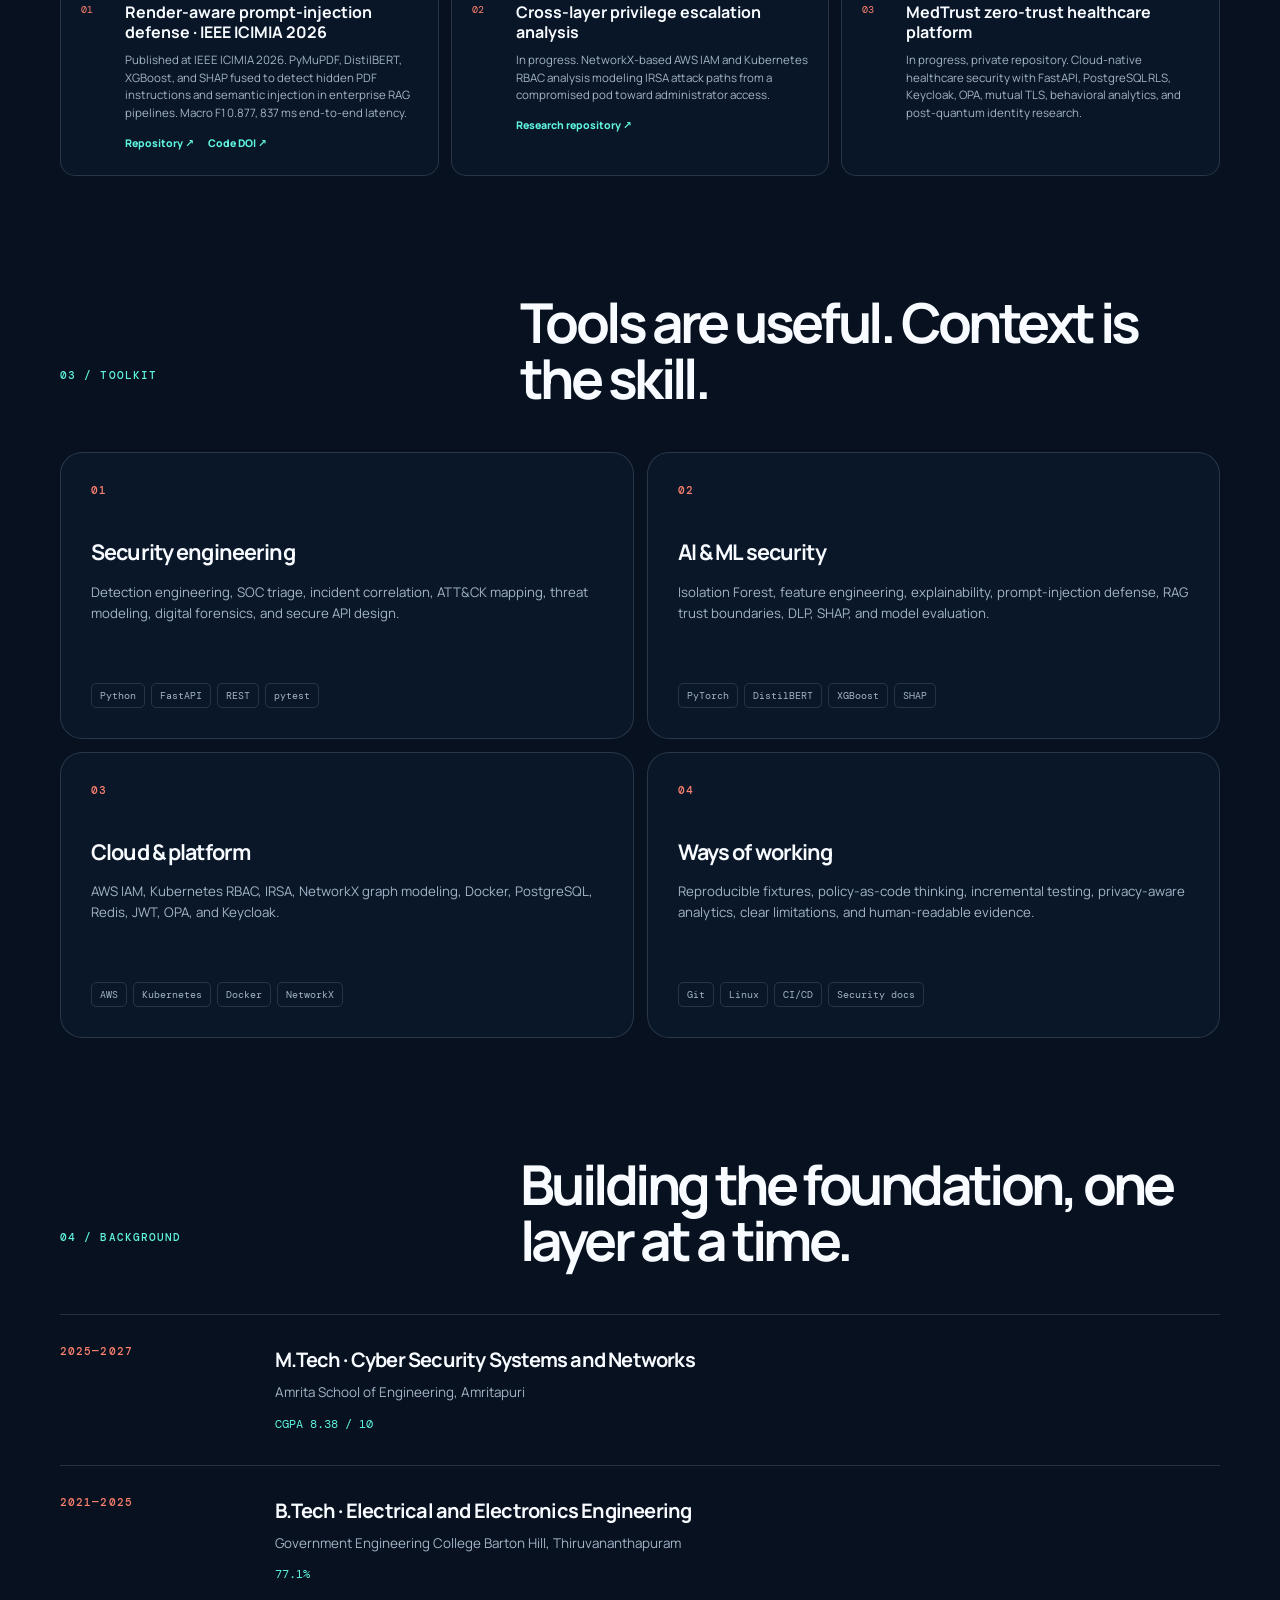
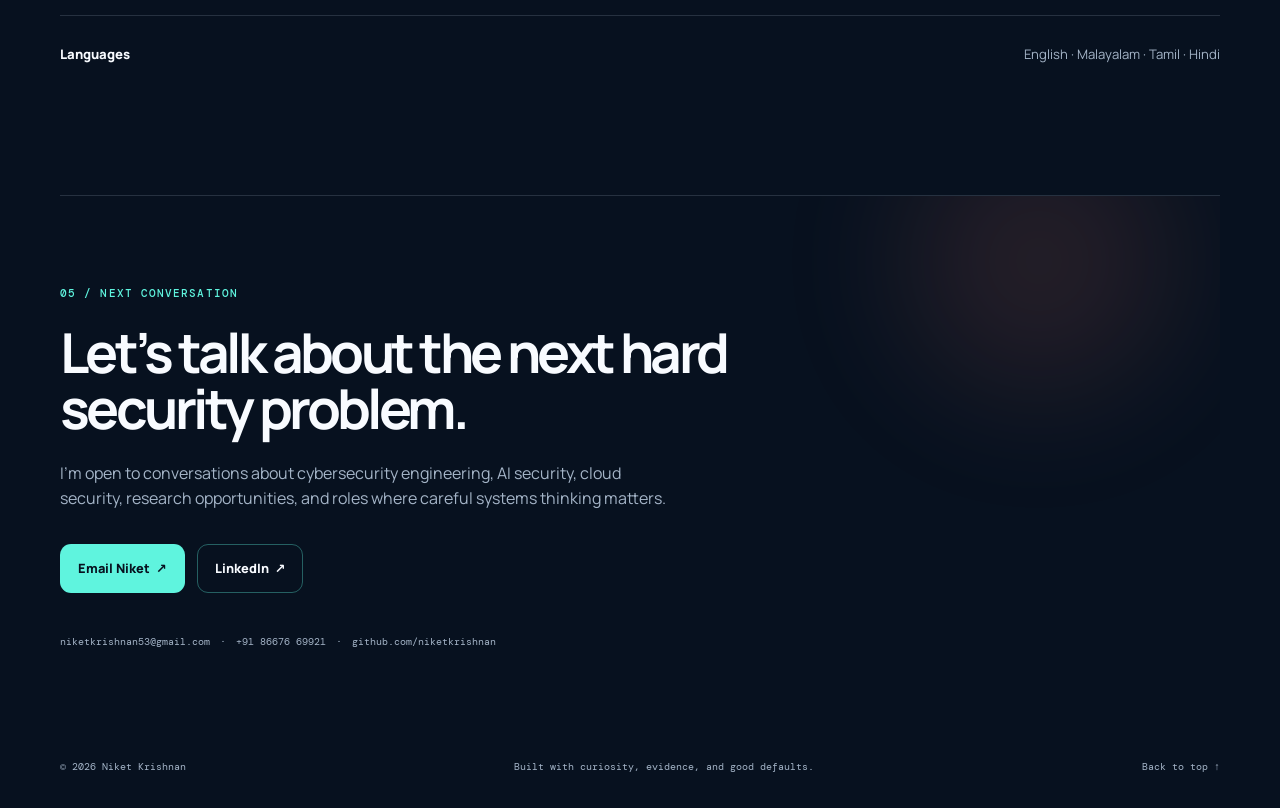
==== commit 3ae10872: "Update statistics in index.html" ====
--- a/index.html
+++ b/index.html
@@ -68,7 +68,7 @@
                 <div class="stat-card"><strong>8.38</strong><span>CGPA / 10 in M.Tech</span></div>
                 <div class="stat-card"><strong>5</strong><span>public defensive repositories</span></div>
                 <div class="stat-card"><strong>18+</strong><span>validated SOC test cases</span></div>
-                <div class="stat-card"><strong>3</strong><span>active research builds</span></div>
+                <div class="stat-card"><strong>1</strong><span>IEEE paper published (ICIMIA 2026)</span></div>
             </div>
         </section>
 
